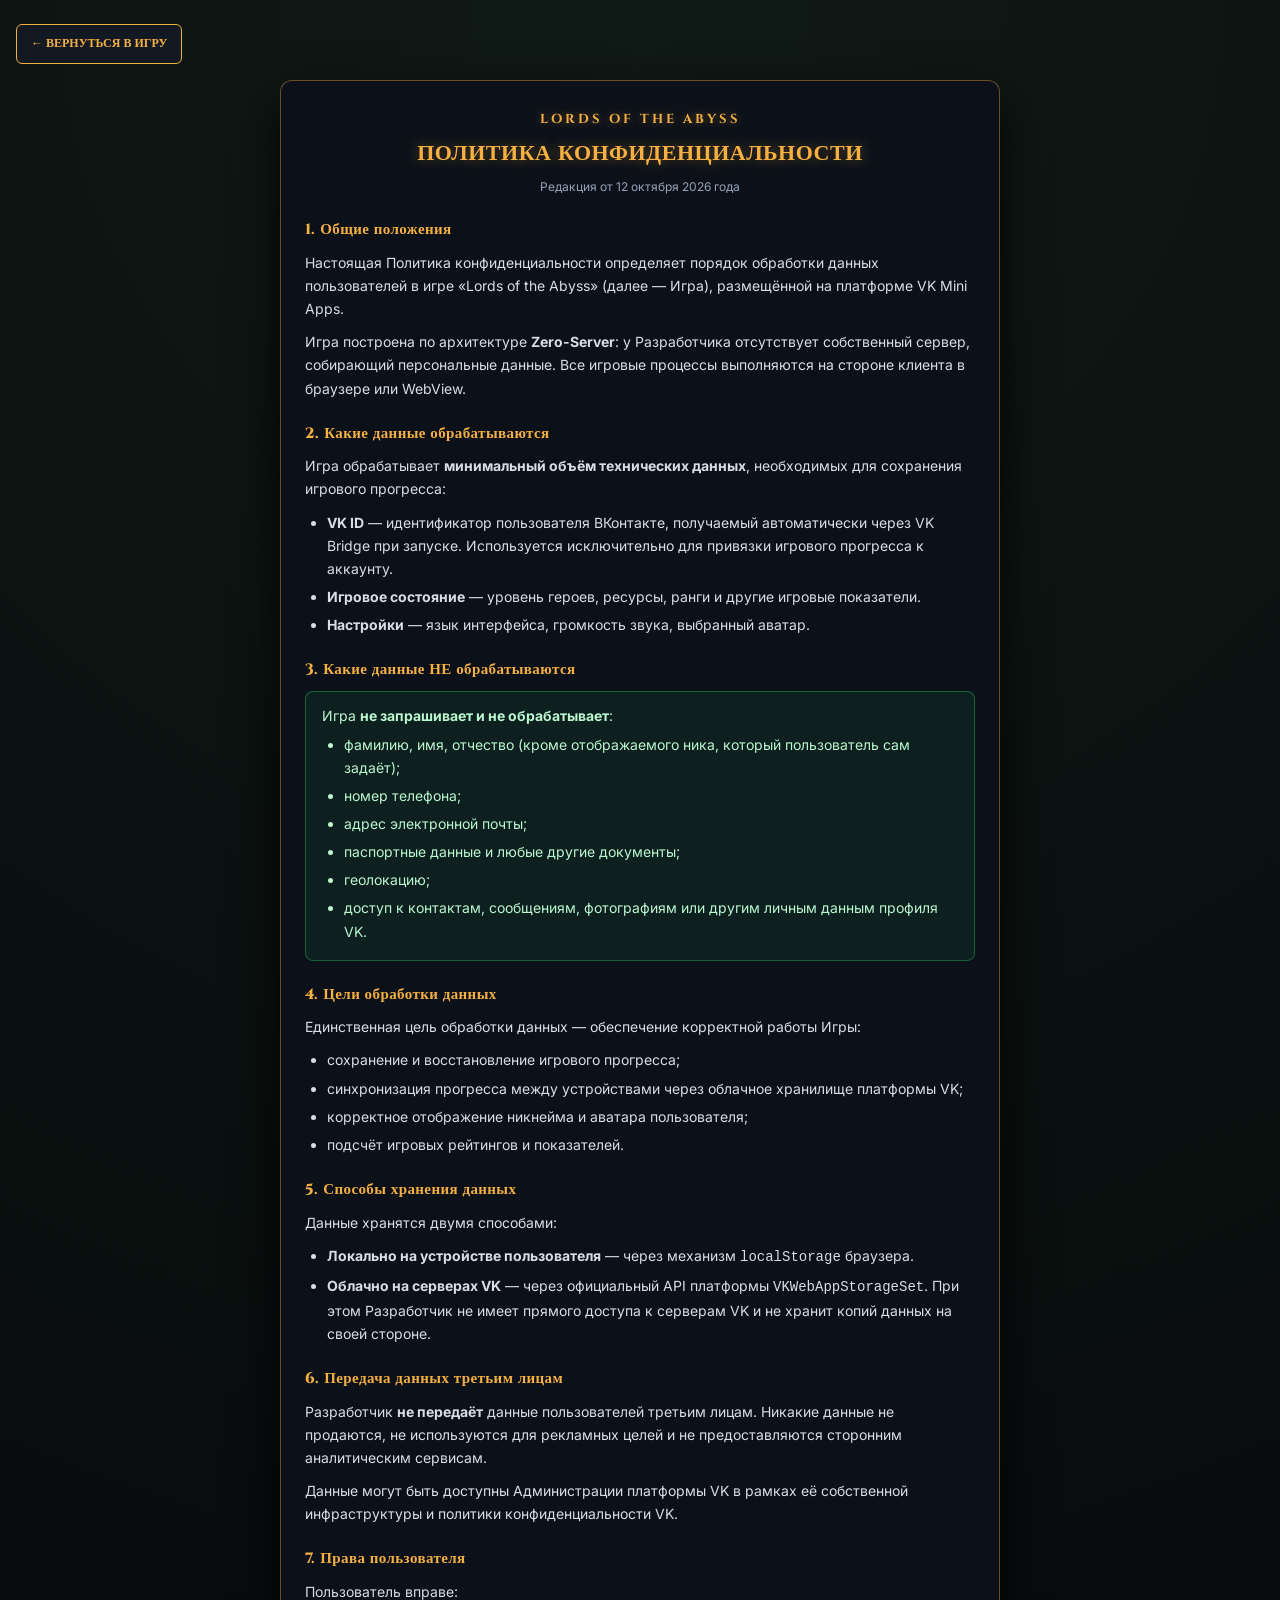
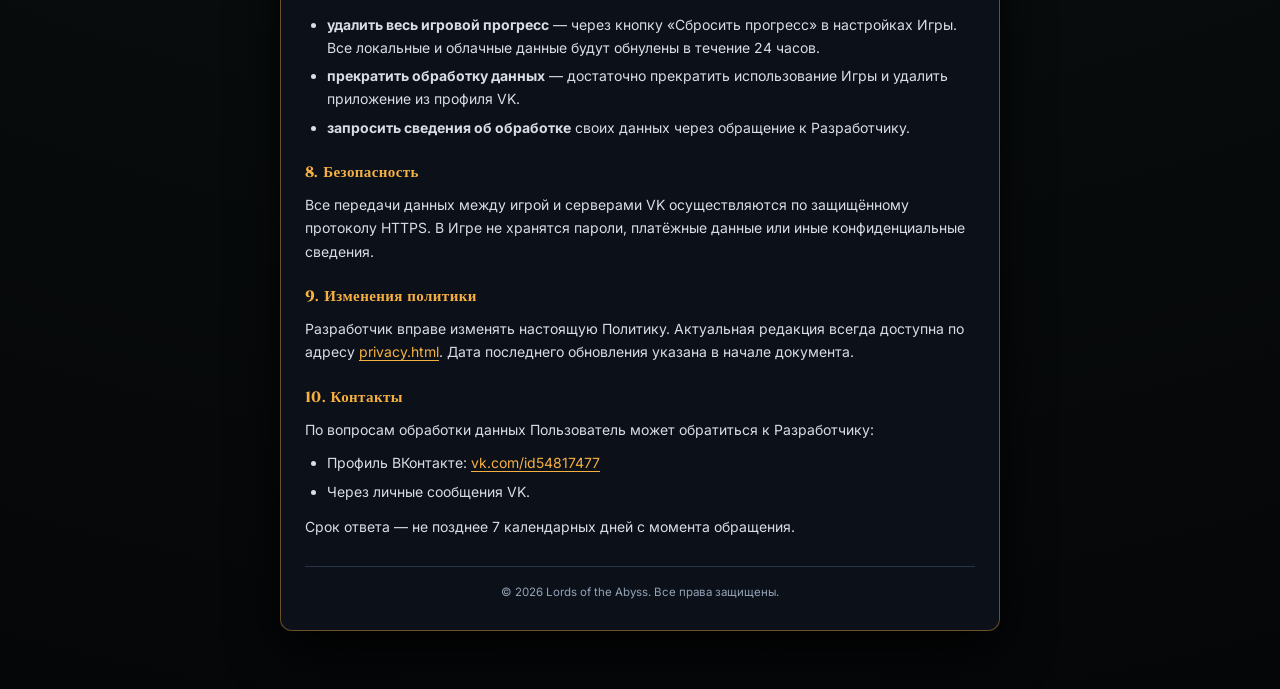
==== privacy.html @ b2a0e526 "Add legal documents" ====
<!DOCTYPE html>
<html lang="ru">
<head>
<meta charset="UTF-8">
<meta name="viewport" content="width=device-width, initial-scale=1.0, viewport-fit=cover">
<title>Политика конфиденциальности — Lords of the Abyss</title>
<link rel="preconnect" href="https://fonts.googleapis.com">
<link rel="preconnect" href="https://fonts.gstatic.com" crossorigin>
<link href="https://fonts.googleapis.com/css2?family=Cinzel:wght@700;800;900&family=Inter:wght@400;500;600;700&display=swap" rel="stylesheet">
<style>
    :root { --gold: #f5b041; --gold-glow: rgba(245,176,65,0.4); --text-main: #f1f5f9; --text-muted: #94a3b8; --border: #283344; --green: #4ade80; }
    * { box-sizing: border-box; margin: 0; padding: 0; }
    html, body { background: #07090d; color: var(--text-main); font-family: 'Inter', sans-serif; font-size: 14px; line-height: 1.65; min-height: 100%; -webkit-text-size-adjust: 100%; }
    body { background: radial-gradient(circle at 50% 0%, #101a17 0%, #050608 100%); padding: 24px 16px 60px; }
    .legal-wrap { max-width: 720px; margin: 0 auto; background: rgba(13,17,26,0.94); border: 1.5px solid rgba(245,176,65,0.4); border-radius: 12px; padding: 28px 24px; box-shadow: 0 20px 50px rgba(0,0,0,0.85); }
    .legal-brand { text-align: center; font-family: 'Cinzel', serif; font-size: 13px; font-weight: 700; letter-spacing: 3px; color: var(--gold); margin-bottom: 6px; text-shadow: 0 0 10px var(--gold-glow); }
    h1 { font-family: 'Cinzel', serif; font-size: 22px; font-weight: 900; color: var(--gold); text-align: center; margin: 6px 0 4px; letter-spacing: 0.5px; text-shadow: 0 0 14px var(--gold-glow); }
    .legal-sub { text-align: center; font-size: 12px; color: var(--text-muted); margin-bottom: 22px; }
    h2 { font-family: 'Cinzel', serif; font-size: 15px; font-weight: 800; color: var(--gold); margin: 22px 0 8px; letter-spacing: 0.4px; }
    p { margin-bottom: 10px; color: #d8dde6; }
    ul { margin: 6px 0 12px 22px; }
    li { margin-bottom: 5px; color: #d8dde6; }
    a { color: var(--gold); text-decoration: underline; text-underline-offset: 3px; }
    a:hover { color: #fff; }
    .no-box { background: rgba(34,197,94,0.08); border: 1px solid rgba(34,197,94,0.4); border-radius: 8px; padding: 12px 16px; margin: 8px 0 14px; }
    .no-box li { color: #bbf7d0; }
    .legal-back { display: inline-flex; align-items: center; gap: 6px; background: rgba(20,26,36,0.95); border: 1.5px solid var(--gold); color: var(--gold); font-family: 'Cinzel', serif; font-size: 12px; font-weight: 800; padding: 9px 14px; border-radius: 6px; cursor: pointer; text-decoration: none; margin-bottom: 16px; transition: transform 0.08s ease, background 0.15s ease; }
    .legal-back:hover { background: var(--gold); color: #0b0f17; }
    .legal-back:active { transform: scale(0.95); }
    .legal-footer { margin-top: 28px; padding-top: 16px; border-top: 1px solid var(--border); text-align: center; font-size: 11.5px; color: var(--text-muted); }
    @media (max-width: 480px) { body { padding: 16px 10px 50px; } .legal-wrap { padding: 20px 16px; } h1 { font-size: 18px; } h2 { font-size: 14px; } p, li { font-size: 13px; } }
</style>
</head>
<body>
<a class="legal-back" href="index.html">← ВЕРНУТЬСЯ В ИГРУ</a>
<div class="legal-wrap">
    <div class="legal-brand">LORDS OF THE ABYSS</div>
    <h1>ПОЛИТИКА КОНФИДЕНЦИАЛЬНОСТИ</h1>
    <div class="legal-sub">Редакция от 12 октября 2026 года</div>

    <h2>1. Общие положения</h2>
    <p>Настоящая Политика конфиденциальности определяет порядок обработки данных пользователей в игре «Lords of the Abyss» (далее — Игра), размещённой на платформе VK Mini Apps.</p>
    <p>Игра построена по архитектуре <b>Zero-Server</b>: у Разработчика отсутствует собственный сервер, собирающий персональные данные. Все игровые процессы выполняются на стороне клиента в браузере или WebView.</p>

    <h2>2. Какие данные обрабатываются</h2>
    <p>Игра обрабатывает <b>минимальный объём технических данных</b>, необходимых для сохранения игрового прогресса:</p>
    <ul>
        <li><b>VK ID</b> — идентификатор пользователя ВКонтакте, получаемый автоматически через VK Bridge при запуске. Используется исключительно для привязки игрового прогресса к аккаунту.</li>
        <li><b>Игровое состояние</b> — уровень героев, ресурсы, ранги и другие игровые показатели.</li>
        <li><b>Настройки</b> — язык интерфейса, громкость звука, выбранный аватар.</li>
    </ul>

    <h2>3. Какие данные НЕ обрабатываются</h2>
    <div class="no-box">
        <p style="margin:0;color:#bbf7d0;">Игра <b>не запрашивает и не обрабатывает</b>:</p>
        <ul style="margin-bottom:0;">
            <li>фамилию, имя, отчество (кроме отображаемого ника, который пользователь сам задаёт);</li>
            <li>номер телефона;</li>
            <li>адрес электронной почты;</li>
            <li>паспортные данные и любые другие документы;</li>
            <li>геолокацию;</li>
            <li>доступ к контактам, сообщениям, фотографиям или другим личным данным профиля VK.</li>
        </ul>
    </div>

    <h2>4. Цели обработки данных</h2>
    <p>Единственная цель обработки данных — обеспечение корректной работы Игры:</p>
    <ul>
        <li>сохранение и восстановление игрового прогресса;</li>
        <li>синхронизация прогресса между устройствами через облачное хранилище платформы VK;</li>
        <li>корректное отображение никнейма и аватара пользователя;</li>
        <li>подсчёт игровых рейтингов и показателей.</li>
    </ul>

    <h2>5. Способы хранения данных</h2>
    <p>Данные хранятся двумя способами:</p>
    <ul>
        <li><b>Локально на устройстве пользователя</b> — через механизм <code>localStorage</code> браузера.</li>
        <li><b>Облачно на серверах VK</b> — через официальный API платформы <code>VKWebAppStorageSet</code>. При этом Разработчик не имеет прямого доступа к серверам VK и не хранит копий данных на своей стороне.</li>
    </ul>

    <h2>6. Передача данных третьим лицам</h2>
    <p>Разработчик <b>не передаёт</b> данные пользователей третьим лицам. Никакие данные не продаются, не используются для рекламных целей и не предоставляются сторонним аналитическим сервисам.</p>
    <p>Данные могут быть доступны Администрации платформы VK в рамках её собственной инфраструктуры и политики конфиденциальности VK.</p>

    <h2>7. Права пользователя</h2>
    <p>Пользователь вправе:</p>
    <ul>
        <li><b>удалить весь игровой прогресс</b> — через кнопку «Сбросить прогресс» в настройках Игры. Все локальные и облачные данные будут обнулены в течение 24 часов.</li>
        <li><b>прекратить обработку данных</b> — достаточно прекратить использование Игры и удалить приложение из профиля VK.</li>
        <li><b>запросить сведения об обработке</b> своих данных через обращение к Разработчику.</li>
    </ul>

    <h2>8. Безопасность</h2>
    <p>Все передачи данных между игрой и серверами VK осуществляются по защищённому протоколу HTTPS. В Игре не хранятся пароли, платёжные данные или иные конфиденциальные сведения.</p>

    <h2>9. Изменения политики</h2>
    <p>Разработчик вправе изменять настоящую Политику. Актуальная редакция всегда доступна по адресу <a href="privacy.html">privacy.html</a>. Дата последнего обновления указана в начале документа.</p>

    <h2>10. Контакты</h2>
    <p>По вопросам обработки данных Пользователь может обратиться к Разработчику:</p>
    <ul>
        <li>Профиль ВКонтакте: <a href="https://vk.com/id54817477">vk.com/id54817477</a></li>
        <li>Через личные сообщения VK.</li>
    </ul>
    <p>Срок ответа — не позднее 7 календарных дней с момента обращения.</p>

    <div class="legal-footer">© 2026 Lords of the Abyss. Все права защищены.</div>
</div>
</body>
</html>
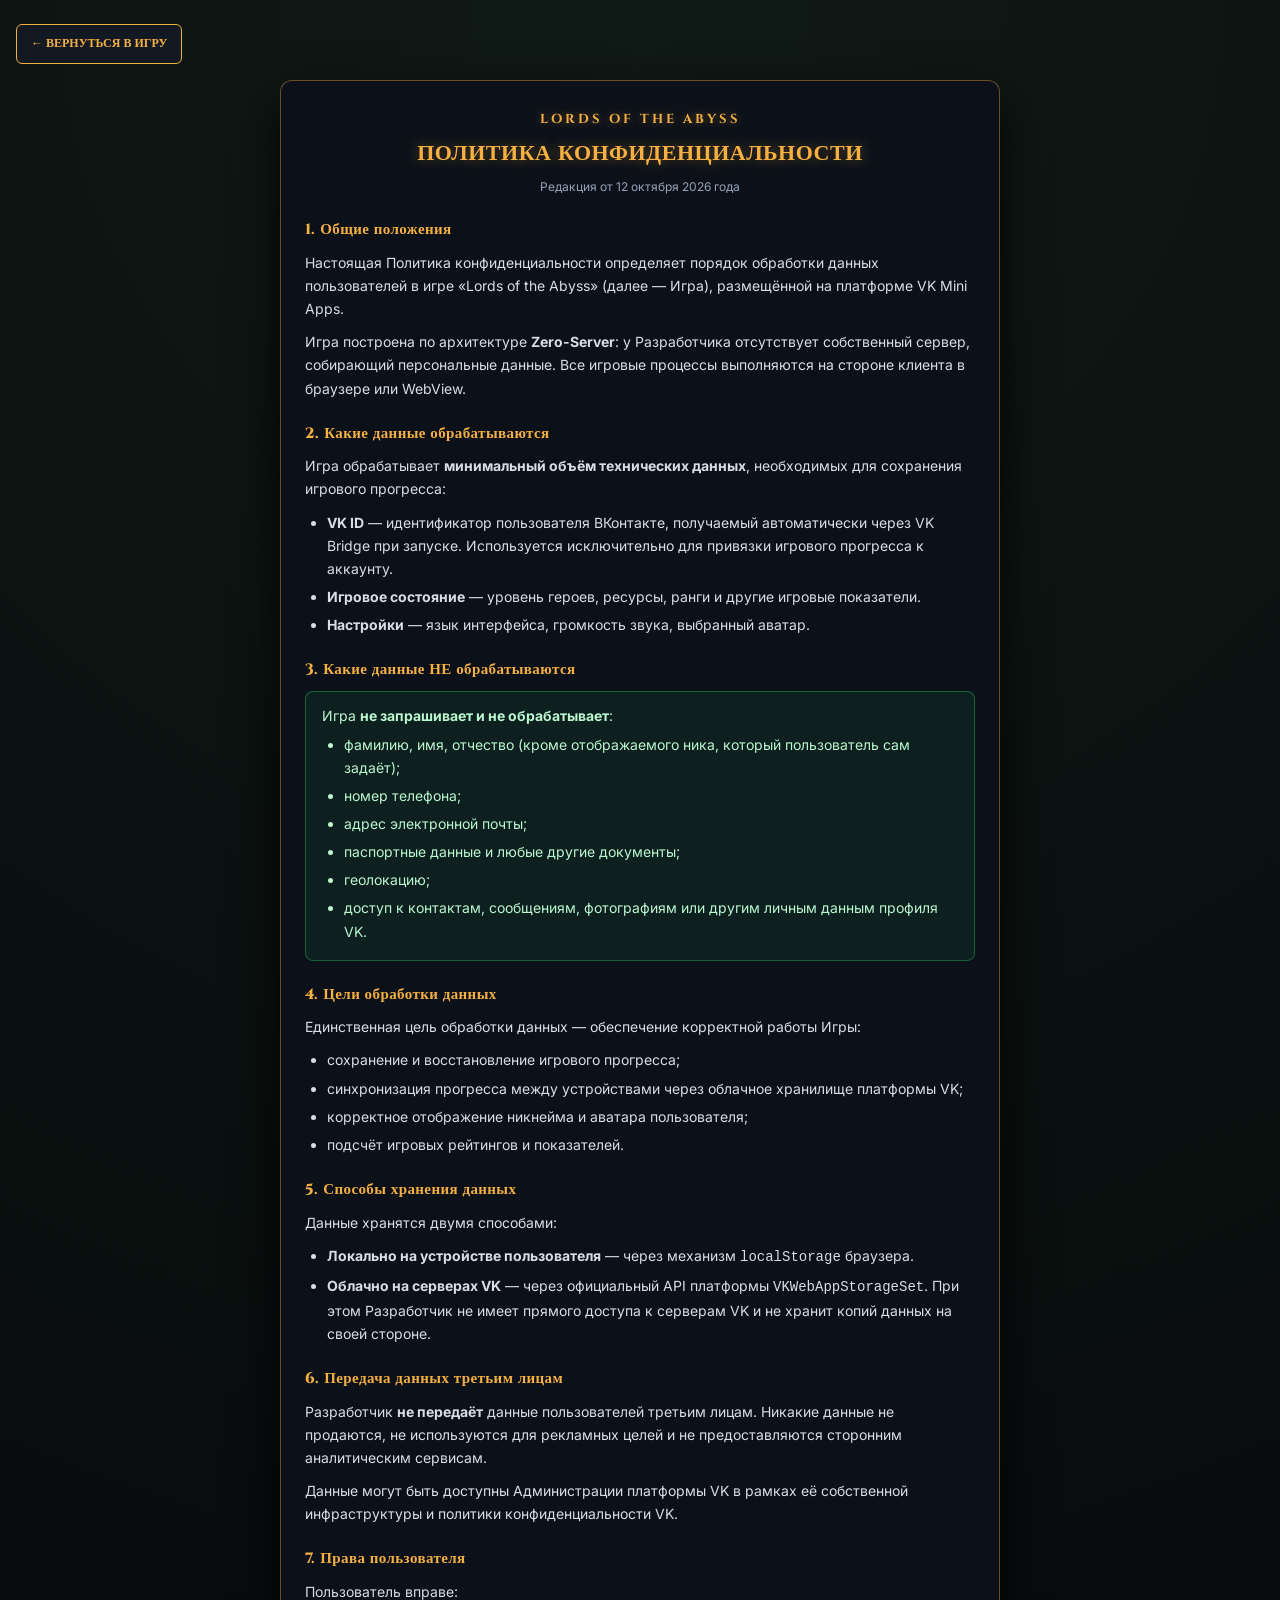
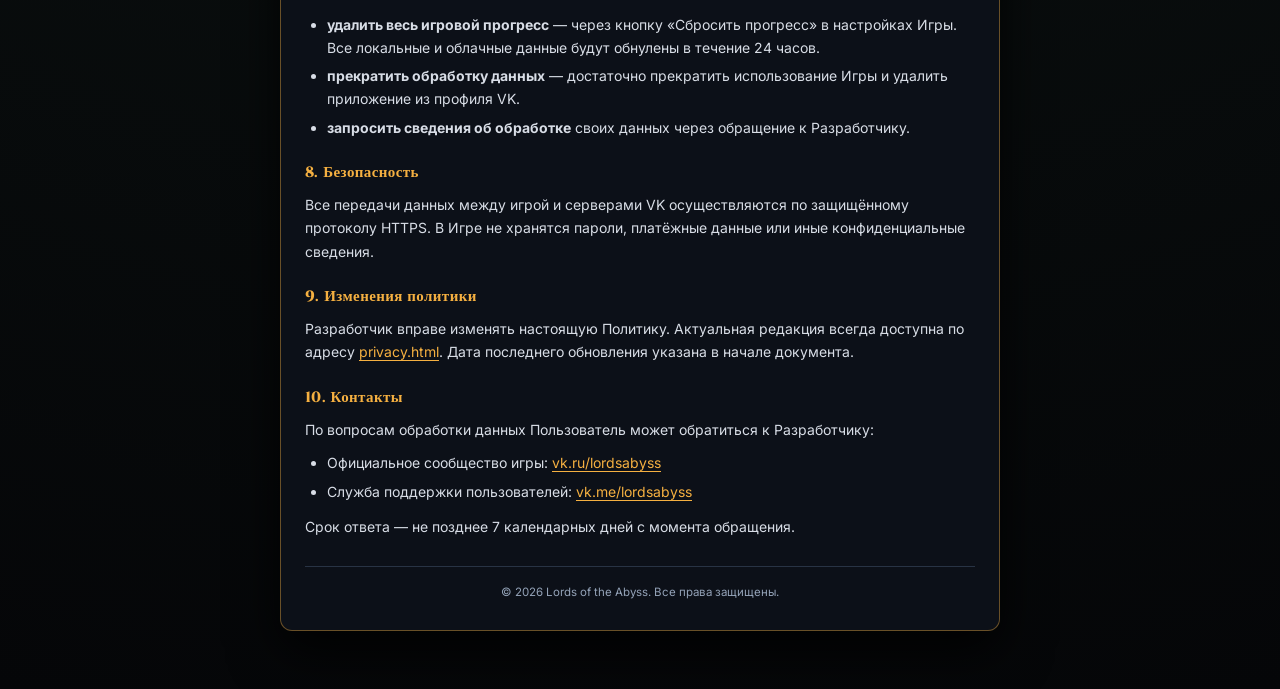
==== commit bb35ce90: "crit changed" ====
--- a/privacy.html
+++ b/privacy.html
@@ -100,8 +100,8 @@
     <h2>10. Контакты</h2>
     <p>По вопросам обработки данных Пользователь может обратиться к Разработчику:</p>
     <ul>
-        <li>Профиль ВКонтакте: <a href="https://vk.com/id54817477">vk.com/id54817477</a></li>
-        <li>Через личные сообщения VK.</li>
+        <li>Официальное сообщество игры: <a href="https://vk.ru/lordsabyss" target="_blank" rel="noopener">vk.ru/lordsabyss</a></li>
+        <li>Служба поддержки пользователей: <a href="https://vk.me/lordsabyss" target="_blank" rel="noopener">vk.me/lordsabyss</a></li>
     </ul>
     <p>Срок ответа — не позднее 7 календарных дней с момента обращения.</p>
 
